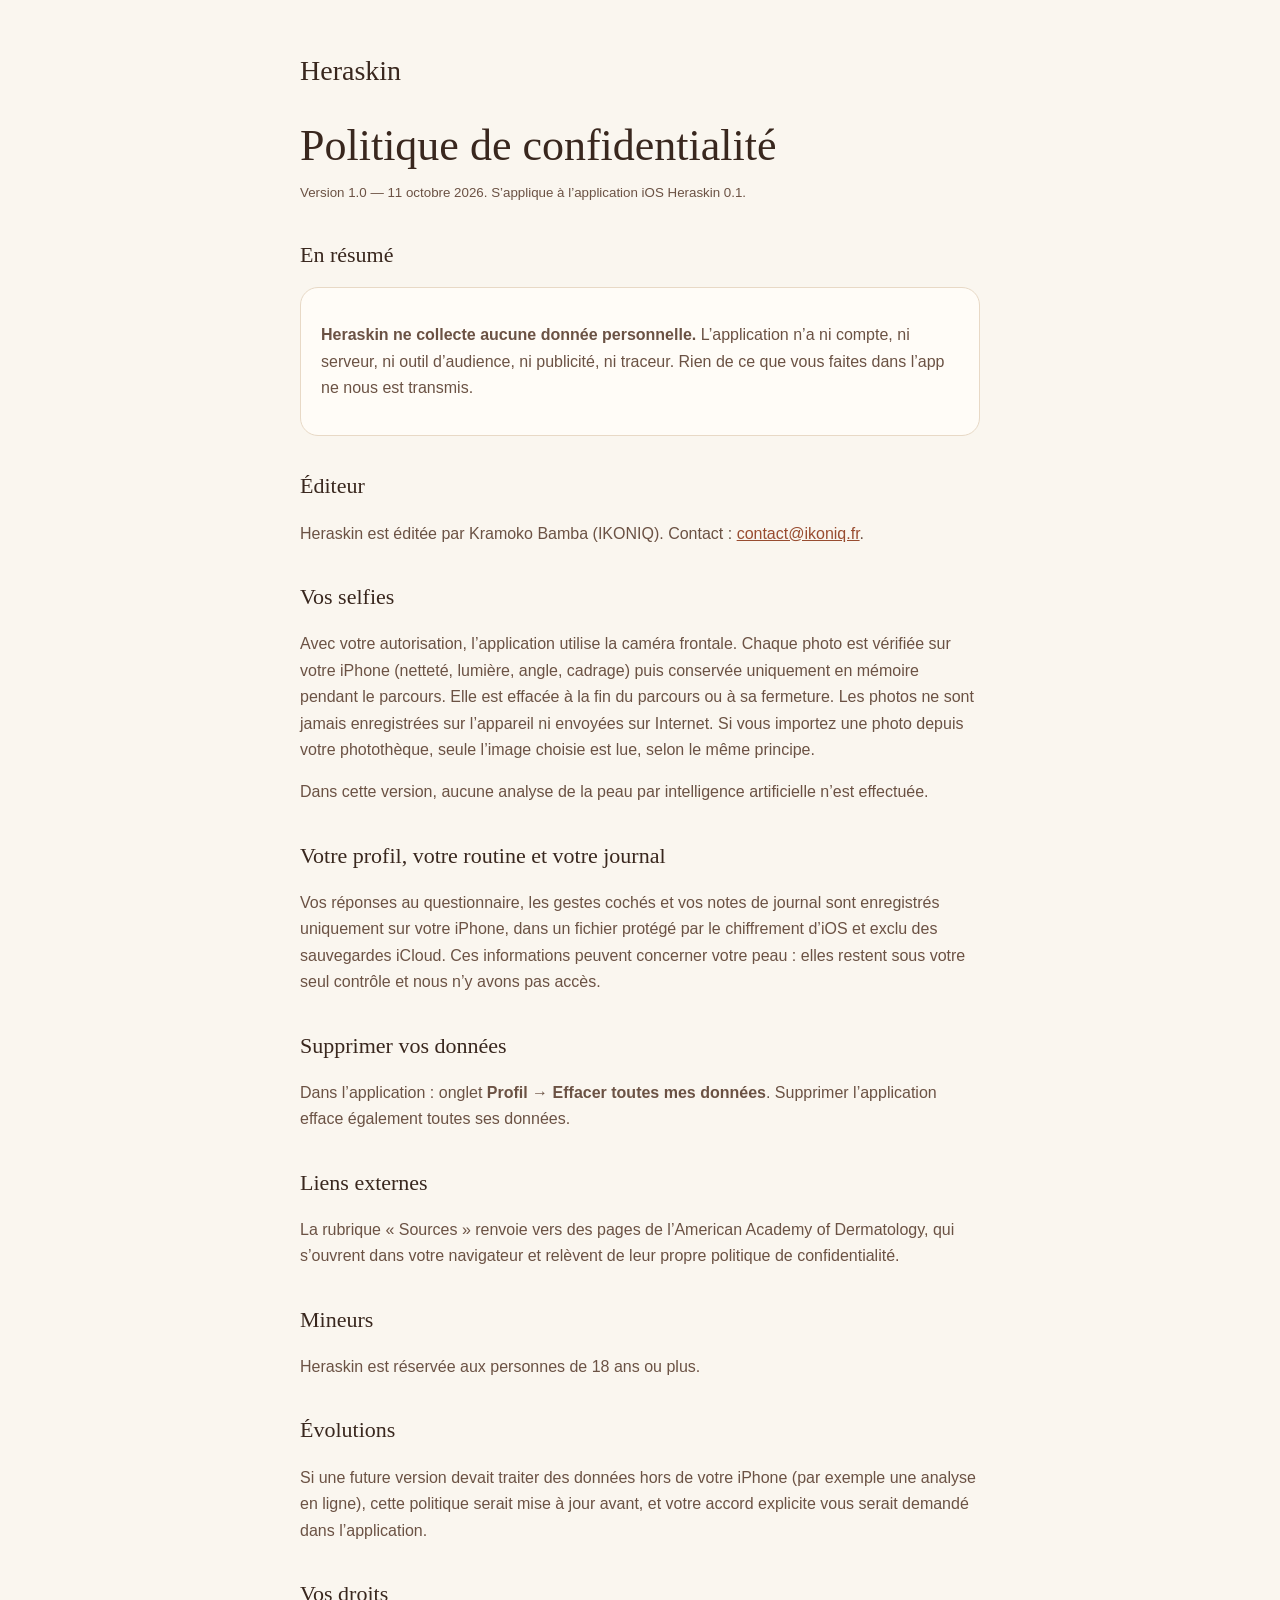
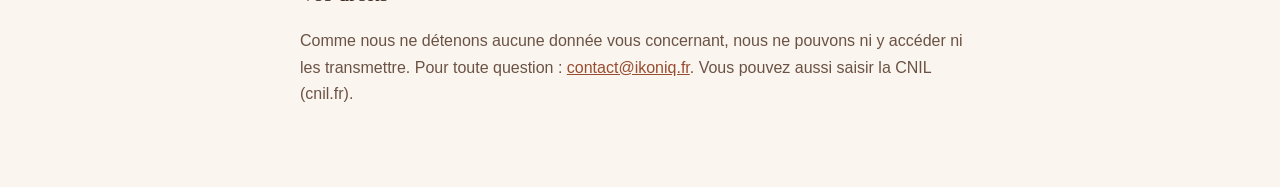
==== confidentialite/index.html @ dda8b34c "Pages confidentialité et support Heraskin Co-Authored-By: Claude Opus 5.5 <noreply@anthropic.com>" ====
<!doctype html><html lang="fr"><head><meta charset="utf-8"><meta name="viewport" content="width=device-width,initial-scale=1">
<title>Politique de confidentialité — Heraskin</title><link rel="stylesheet" href="../style.css"></head><body><main>
<a class="brand" href="../">Heraskin</a>
<h1>Politique de confidentialité</h1>
<small>Version 1.0 — 11 octobre 2026. S’applique à l’application iOS Heraskin 0.1.</small>

<h2>En résumé</h2>
<div class="card"><p><strong>Heraskin ne collecte aucune donnée personnelle.</strong> L’application n’a ni compte, ni serveur, ni outil d’audience, ni publicité, ni traceur. Rien de ce que vous faites dans l’app ne nous est transmis.</p></div>

<h2>Éditeur</h2>
<p>Heraskin est éditée par Kramoko Bamba (IKONIQ). Contact : <a href="mailto:contact@ikoniq.fr">contact@ikoniq.fr</a>.</p>

<h2>Vos selfies</h2>
<p>Avec votre autorisation, l’application utilise la caméra frontale. Chaque photo est vérifiée sur votre iPhone (netteté, lumière, angle, cadrage) puis conservée uniquement en mémoire pendant le parcours. Elle est effacée à la fin du parcours ou à sa fermeture. Les photos ne sont jamais enregistrées sur l’appareil ni envoyées sur Internet. Si vous importez une photo depuis votre photothèque, seule l’image choisie est lue, selon le même principe.</p>
<p>Dans cette version, aucune analyse de la peau par intelligence artificielle n’est effectuée.</p>

<h2>Votre profil, votre routine et votre journal</h2>
<p>Vos réponses au questionnaire, les gestes cochés et vos notes de journal sont enregistrés uniquement sur votre iPhone, dans un fichier protégé par le chiffrement d’iOS et exclu des sauvegardes iCloud. Ces informations peuvent concerner votre peau : elles restent sous votre seul contrôle et nous n’y avons pas accès.</p>

<h2>Supprimer vos données</h2>
<p>Dans l’application : onglet <strong>Profil → Effacer toutes mes données</strong>. Supprimer l’application efface également toutes ses données.</p>

<h2>Liens externes</h2>
<p>La rubrique « Sources » renvoie vers des pages de l’American Academy of Dermatology, qui s’ouvrent dans votre navigateur et relèvent de leur propre politique de confidentialité.</p>

<h2>Mineurs</h2>
<p>Heraskin est réservée aux personnes de 18 ans ou plus.</p>

<h2>Évolutions</h2>
<p>Si une future version devait traiter des données hors de votre iPhone (par exemple une analyse en ligne), cette politique serait mise à jour avant, et votre accord explicite vous serait demandé dans l’application.</p>

<h2>Vos droits</h2>
<p>Comme nous ne détenons aucune donnée vous concernant, nous ne pouvons ni y accéder ni les transmettre. Pour toute question : <a href="mailto:contact@ikoniq.fr">contact@ikoniq.fr</a>. Vous pouvez aussi saisir la CNIL (cnil.fr).</p>
</main></body></html>
---- style.css ----
:root{--cream:#FAF6EF;--cacao:#39271E;--mocha:#6B5244;--line:#E8D9C6;--terra:#984C30;--paper:#FFFCF7}
*{box-sizing:border-box}body{margin:0;background:var(--cream);color:var(--cacao);font:16px/1.65 -apple-system,BlinkMacSystemFont,"Segoe UI",sans-serif}
main{max-width:720px;margin:0 auto;padding:48px 20px 64px}
.brand{font-family:Georgia,serif;font-size:28px;color:var(--cacao);text-decoration:none}
h1{font-family:Georgia,serif;font-weight:400;font-size:clamp(32px,6vw,44px);line-height:1.1;margin:28px 0 8px}
h2{font-family:Georgia,serif;font-weight:400;font-size:22px;margin:32px 0 6px}
p,li{color:var(--mocha)}a{color:var(--terra)}
.card{background:var(--paper);border:1px solid var(--line);border-radius:18px;padding:18px 20px;margin:14px 0}
small{color:var(--mocha)}nav a{margin-right:16px}
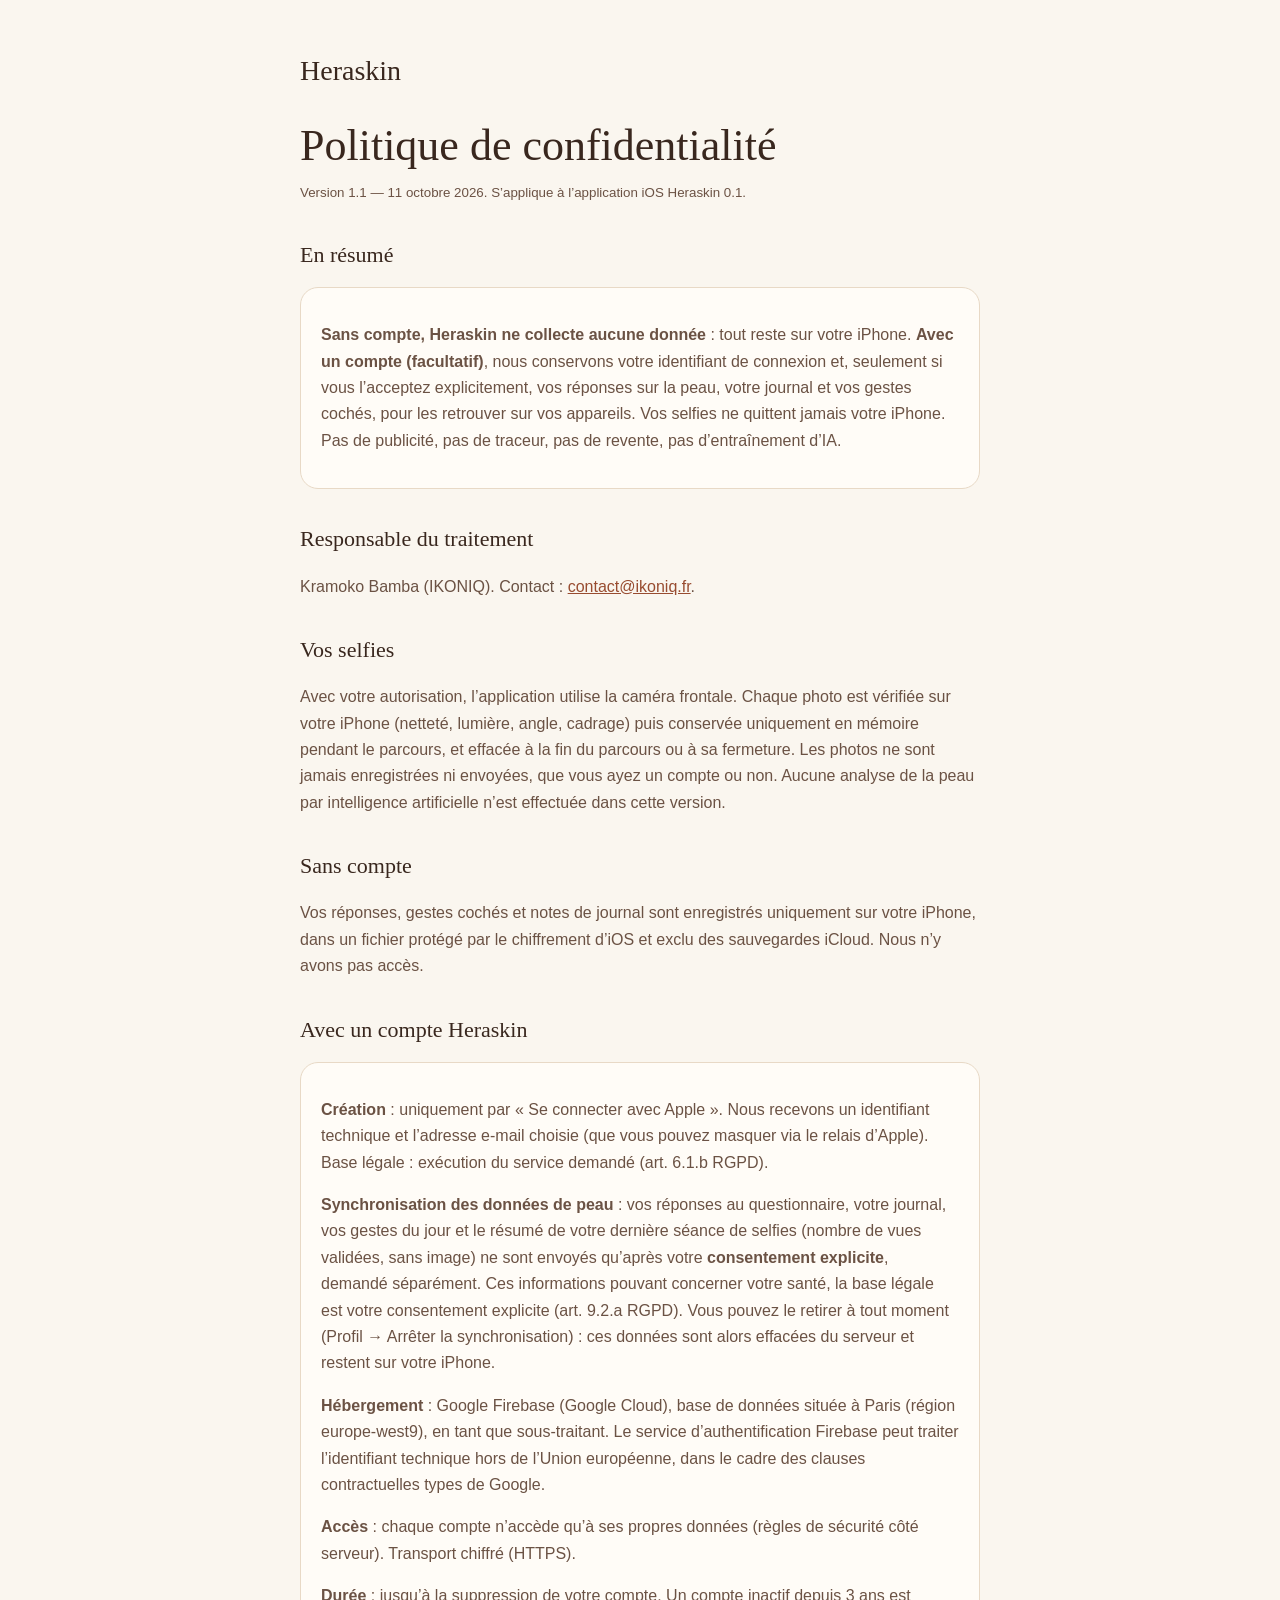
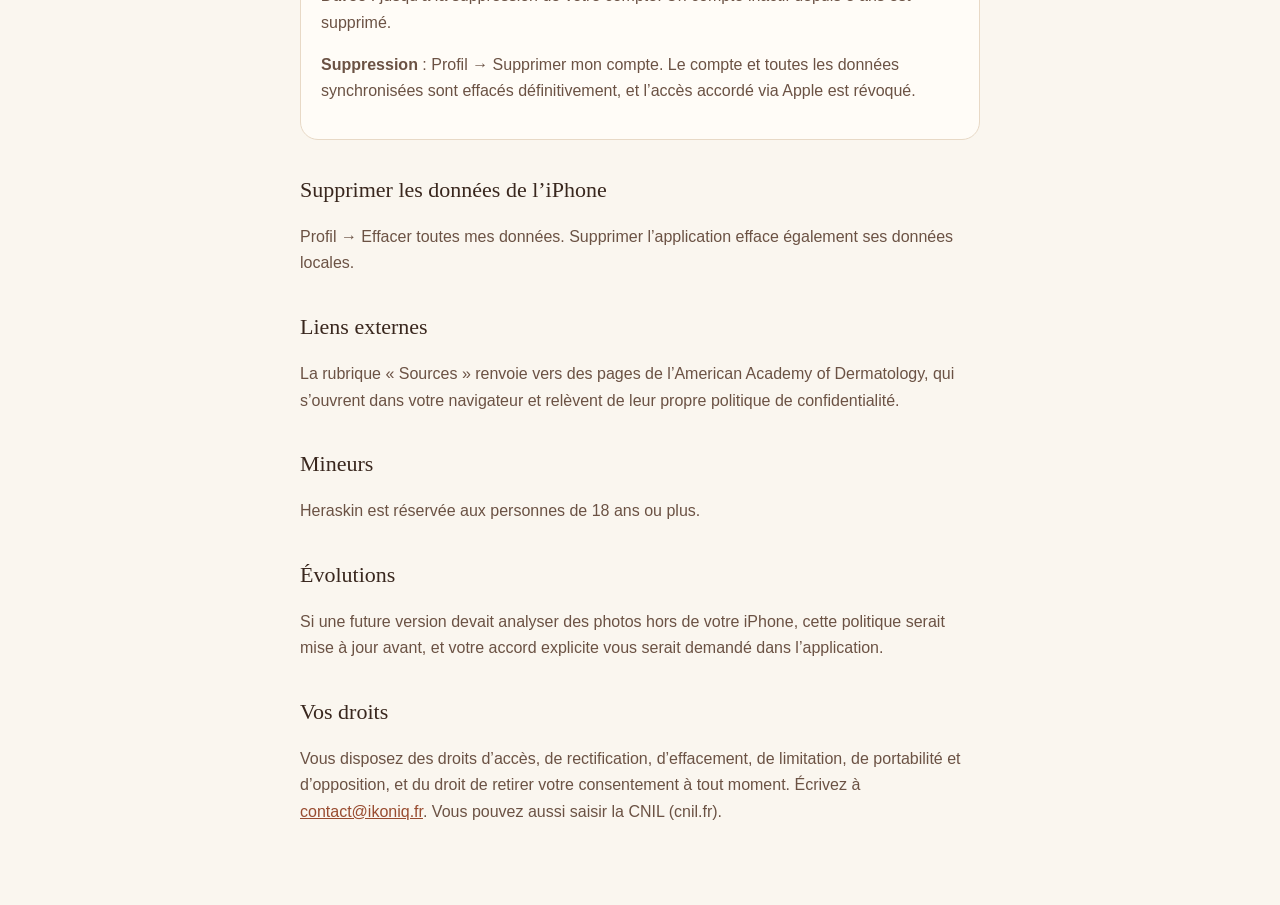
==== commit 131f6d65: "Confidentialité 1.1 : compte facultatif et synchronisation avec consentement Co-Authored-By: Claude " ====
--- a/confidentialite/index.html
+++ b/confidentialite/index.html
@@ -2,23 +2,32 @@
 <title>Politique de confidentialité — Heraskin</title><link rel="stylesheet" href="../style.css"></head><body><main>
 <a class="brand" href="../">Heraskin</a>
 <h1>Politique de confidentialité</h1>
-<small>Version 1.0 — 11 octobre 2026. S’applique à l’application iOS Heraskin 0.1.</small>
+<small>Version 1.1 — 11 octobre 2026. S’applique à l’application iOS Heraskin 0.1.</small>
 
 <h2>En résumé</h2>
-<div class="card"><p><strong>Heraskin ne collecte aucune donnée personnelle.</strong> L’application n’a ni compte, ni serveur, ni outil d’audience, ni publicité, ni traceur. Rien de ce que vous faites dans l’app ne nous est transmis.</p></div>
+<div class="card"><p><strong>Sans compte, Heraskin ne collecte aucune donnée</strong> : tout reste sur votre iPhone. <strong>Avec un compte (facultatif)</strong>, nous conservons votre identifiant de connexion et, seulement si vous l’acceptez explicitement, vos réponses sur la peau, votre journal et vos gestes cochés, pour les retrouver sur vos appareils. Vos selfies ne quittent jamais votre iPhone. Pas de publicité, pas de traceur, pas de revente, pas d’entraînement d’IA.</p></div>
 
-<h2>Éditeur</h2>
-<p>Heraskin est éditée par Kramoko Bamba (IKONIQ). Contact : <a href="mailto:contact@ikoniq.fr">contact@ikoniq.fr</a>.</p>
+<h2>Responsable du traitement</h2>
+<p>Kramoko Bamba (IKONIQ). Contact : <a href="mailto:contact@ikoniq.fr">contact@ikoniq.fr</a>.</p>
 
 <h2>Vos selfies</h2>
-<p>Avec votre autorisation, l’application utilise la caméra frontale. Chaque photo est vérifiée sur votre iPhone (netteté, lumière, angle, cadrage) puis conservée uniquement en mémoire pendant le parcours. Elle est effacée à la fin du parcours ou à sa fermeture. Les photos ne sont jamais enregistrées sur l’appareil ni envoyées sur Internet. Si vous importez une photo depuis votre photothèque, seule l’image choisie est lue, selon le même principe.</p>
-<p>Dans cette version, aucune analyse de la peau par intelligence artificielle n’est effectuée.</p>
+<p>Avec votre autorisation, l’application utilise la caméra frontale. Chaque photo est vérifiée sur votre iPhone (netteté, lumière, angle, cadrage) puis conservée uniquement en mémoire pendant le parcours, et effacée à la fin du parcours ou à sa fermeture. Les photos ne sont jamais enregistrées ni envoyées, que vous ayez un compte ou non. Aucune analyse de la peau par intelligence artificielle n’est effectuée dans cette version.</p>
 
-<h2>Votre profil, votre routine et votre journal</h2>
-<p>Vos réponses au questionnaire, les gestes cochés et vos notes de journal sont enregistrés uniquement sur votre iPhone, dans un fichier protégé par le chiffrement d’iOS et exclu des sauvegardes iCloud. Ces informations peuvent concerner votre peau : elles restent sous votre seul contrôle et nous n’y avons pas accès.</p>
+<h2>Sans compte</h2>
+<p>Vos réponses, gestes cochés et notes de journal sont enregistrés uniquement sur votre iPhone, dans un fichier protégé par le chiffrement d’iOS et exclu des sauvegardes iCloud. Nous n’y avons pas accès.</p>
 
-<h2>Supprimer vos données</h2>
-<p>Dans l’application : onglet <strong>Profil → Effacer toutes mes données</strong>. Supprimer l’application efface également toutes ses données.</p>
+<h2>Avec un compte Heraskin</h2>
+<div class="card">
+<p><strong>Création</strong> : uniquement par « Se connecter avec Apple ». Nous recevons un identifiant technique et l’adresse e-mail choisie (que vous pouvez masquer via le relais d’Apple). Base légale : exécution du service demandé (art. 6.1.b RGPD).</p>
+<p><strong>Synchronisation des données de peau</strong> : vos réponses au questionnaire, votre journal, vos gestes du jour et le résumé de votre dernière séance de selfies (nombre de vues validées, sans image) ne sont envoyés qu’après votre <strong>consentement explicite</strong>, demandé séparément. Ces informations pouvant concerner votre santé, la base légale est votre consentement explicite (art. 9.2.a RGPD). Vous pouvez le retirer à tout moment (Profil → Arrêter la synchronisation) : ces données sont alors effacées du serveur et restent sur votre iPhone.</p>
+<p><strong>Hébergement</strong> : Google Firebase (Google Cloud), base de données située à Paris (région europe-west9), en tant que sous-traitant. Le service d’authentification Firebase peut traiter l’identifiant technique hors de l’Union européenne, dans le cadre des clauses contractuelles types de Google.</p>
+<p><strong>Accès</strong> : chaque compte n’accède qu’à ses propres données (règles de sécurité côté serveur). Transport chiffré (HTTPS).</p>
+<p><strong>Durée</strong> : jusqu’à la suppression de votre compte. Un compte inactif depuis 3 ans est supprimé.</p>
+<p><strong>Suppression</strong> : Profil → Supprimer mon compte. Le compte et toutes les données synchronisées sont effacés définitivement, et l’accès accordé via Apple est révoqué.</p>
+</div>
+
+<h2>Supprimer les données de l’iPhone</h2>
+<p>Profil → Effacer toutes mes données. Supprimer l’application efface également ses données locales.</p>
 
 <h2>Liens externes</h2>
 <p>La rubrique « Sources » renvoie vers des pages de l’American Academy of Dermatology, qui s’ouvrent dans votre navigateur et relèvent de leur propre politique de confidentialité.</p>
@@ -27,8 +36,8 @@
 <p>Heraskin est réservée aux personnes de 18 ans ou plus.</p>
 
 <h2>Évolutions</h2>
-<p>Si une future version devait traiter des données hors de votre iPhone (par exemple une analyse en ligne), cette politique serait mise à jour avant, et votre accord explicite vous serait demandé dans l’application.</p>
+<p>Si une future version devait analyser des photos hors de votre iPhone, cette politique serait mise à jour avant, et votre accord explicite vous serait demandé dans l’application.</p>
 
 <h2>Vos droits</h2>
-<p>Comme nous ne détenons aucune donnée vous concernant, nous ne pouvons ni y accéder ni les transmettre. Pour toute question : <a href="mailto:contact@ikoniq.fr">contact@ikoniq.fr</a>. Vous pouvez aussi saisir la CNIL (cnil.fr).</p>
+<p>Vous disposez des droits d’accès, de rectification, d’effacement, de limitation, de portabilité et d’opposition, et du droit de retirer votre consentement à tout moment. Écrivez à <a href="mailto:contact@ikoniq.fr">contact@ikoniq.fr</a>. Vous pouvez aussi saisir la CNIL (cnil.fr).</p>
 </main></body></html>
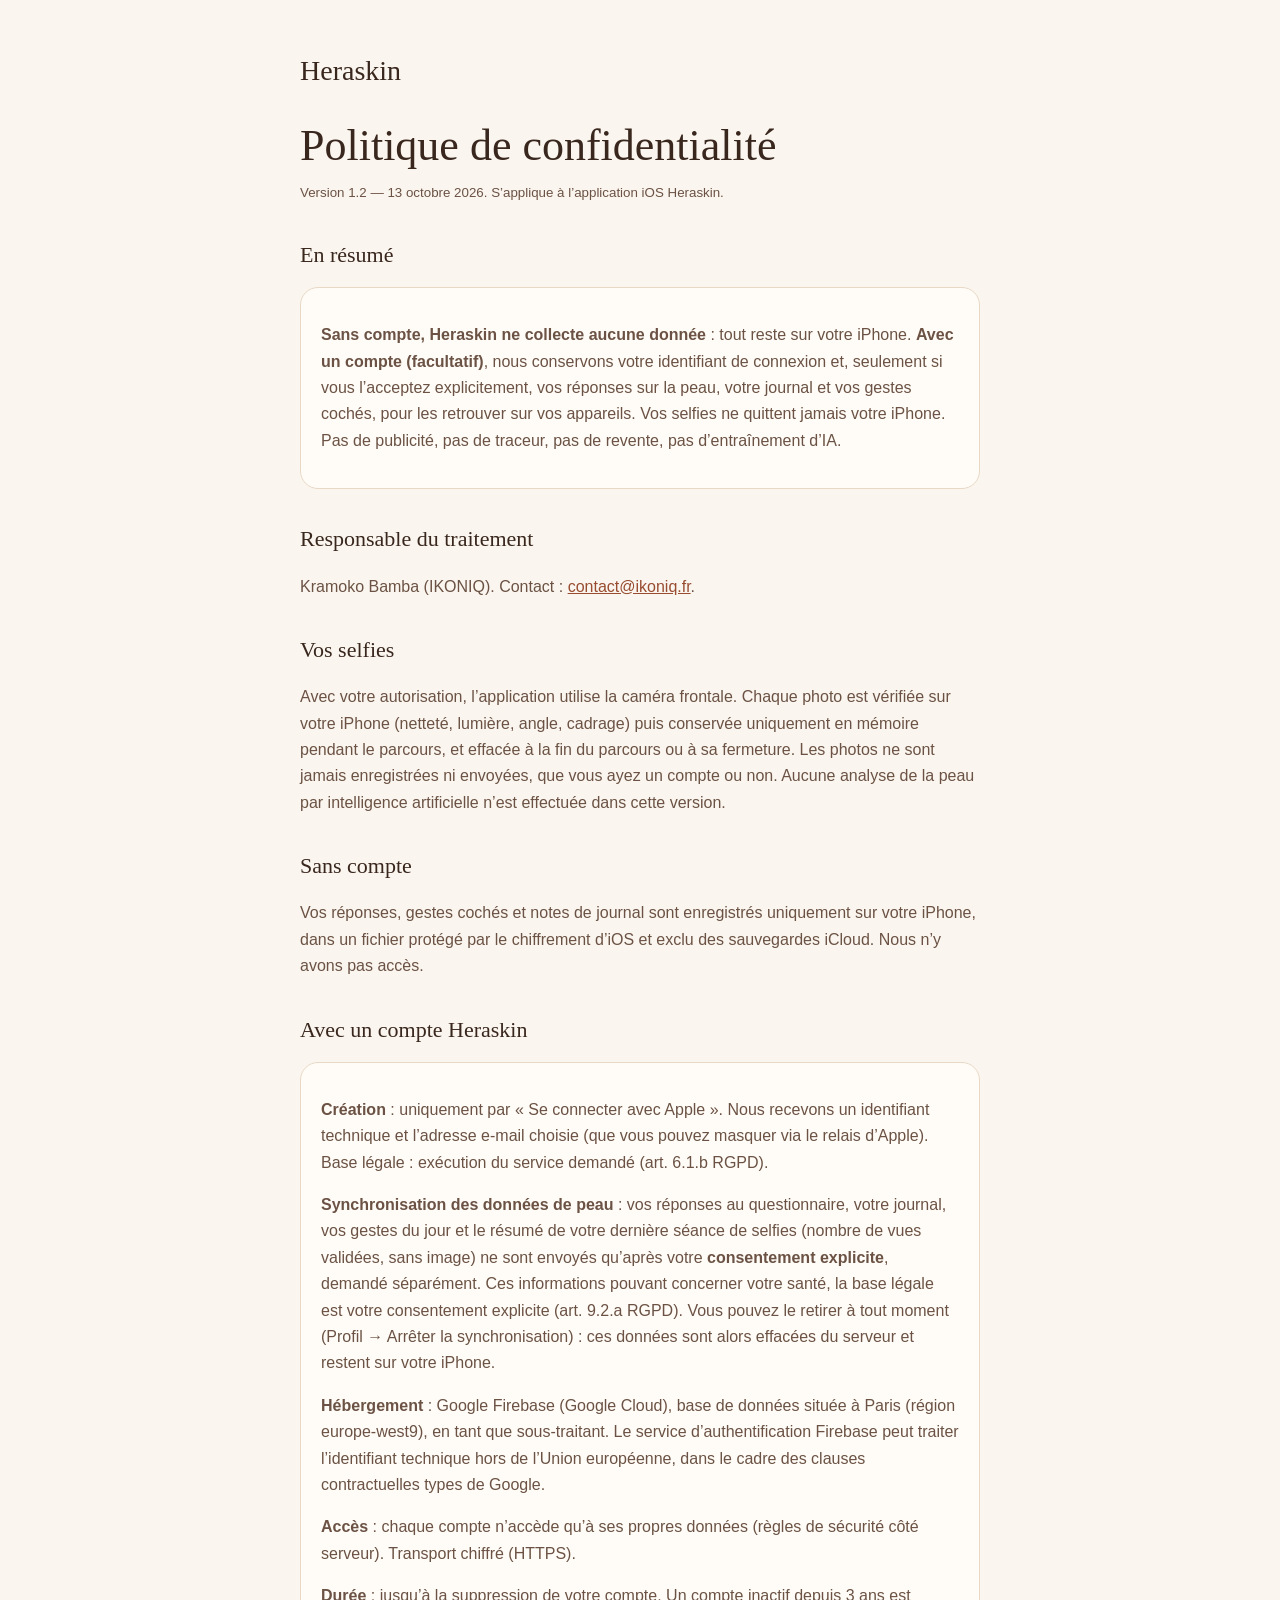
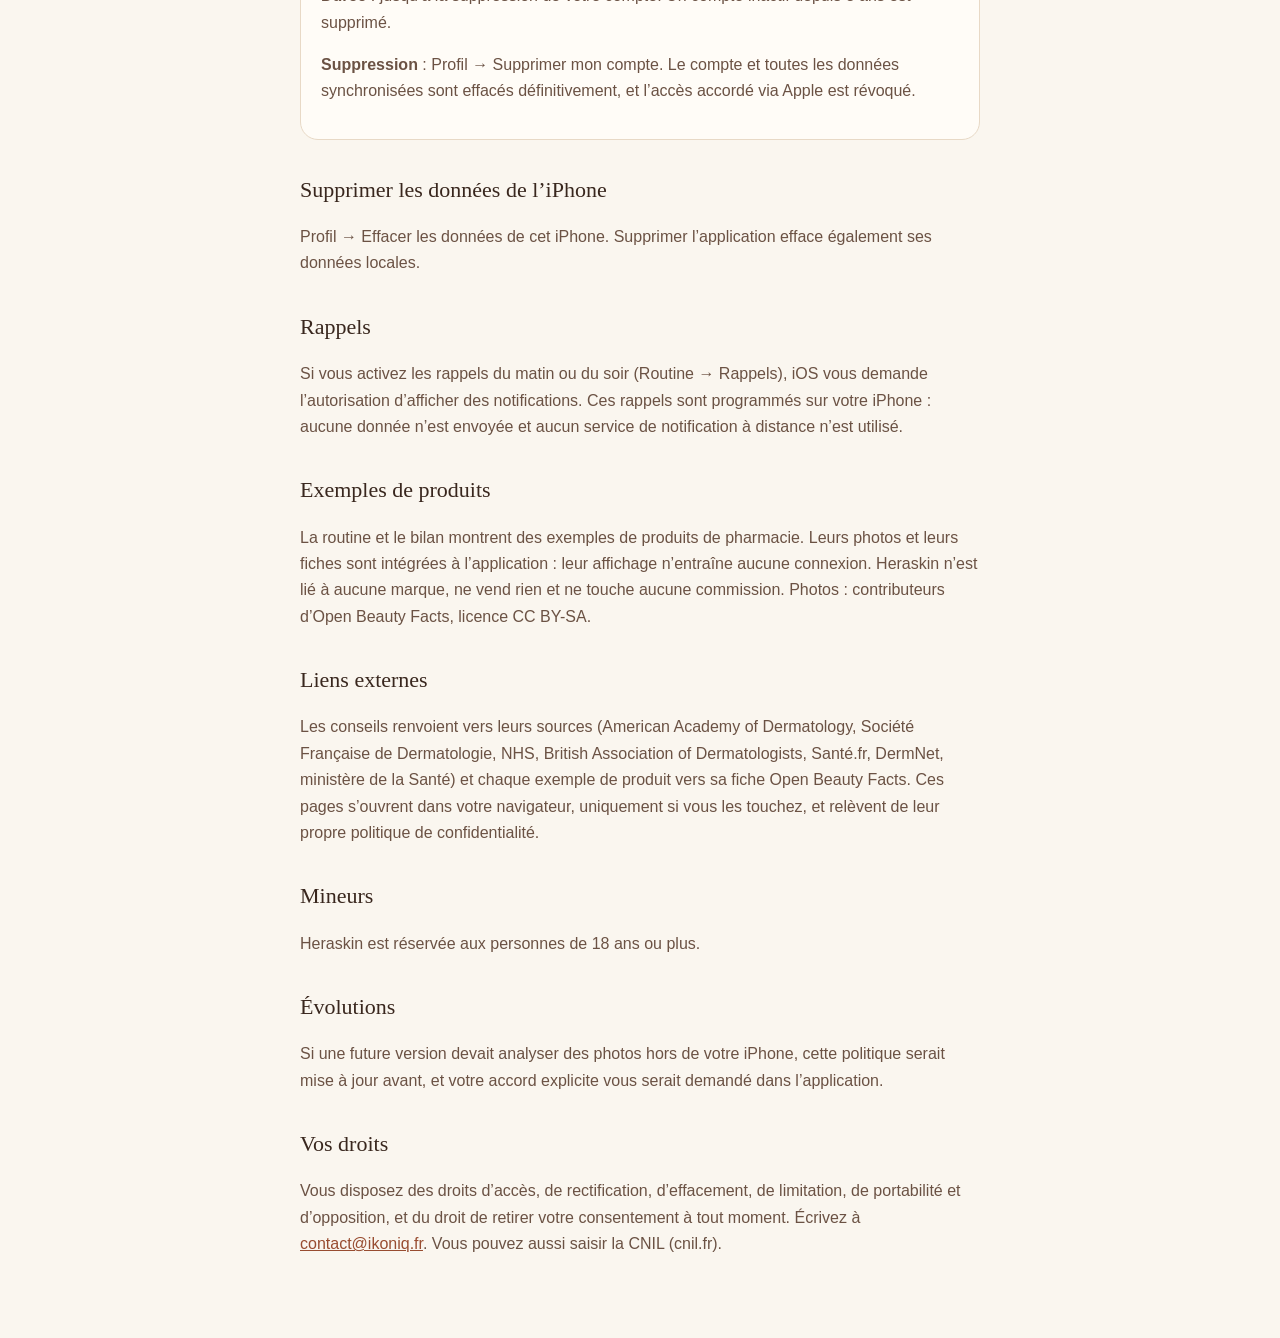
==== commit be574867: "Confidentialité 1.2 : rappels locaux, exemples de produits, sources à jour Co-Authored-By: Claude Op" ====
--- a/confidentialite/index.html
+++ b/confidentialite/index.html
@@ -2,7 +2,7 @@
 <title>Politique de confidentialité — Heraskin</title><link rel="stylesheet" href="../style.css"></head><body><main>
 <a class="brand" href="../">Heraskin</a>
 <h1>Politique de confidentialité</h1>
-<small>Version 1.1 — 11 octobre 2026. S’applique à l’application iOS Heraskin 0.1.</small>
+<small>Version 1.2 — 13 octobre 2026. S’applique à l’application iOS Heraskin.</small>
 
 <h2>En résumé</h2>
 <div class="card"><p><strong>Sans compte, Heraskin ne collecte aucune donnée</strong> : tout reste sur votre iPhone. <strong>Avec un compte (facultatif)</strong>, nous conservons votre identifiant de connexion et, seulement si vous l’acceptez explicitement, vos réponses sur la peau, votre journal et vos gestes cochés, pour les retrouver sur vos appareils. Vos selfies ne quittent jamais votre iPhone. Pas de publicité, pas de traceur, pas de revente, pas d’entraînement d’IA.</p></div>
@@ -27,10 +27,16 @@
 </div>
 
 <h2>Supprimer les données de l’iPhone</h2>
-<p>Profil → Effacer toutes mes données. Supprimer l’application efface également ses données locales.</p>
+<p>Profil → Effacer les données de cet iPhone. Supprimer l’application efface également ses données locales.</p>
+
+<h2>Rappels</h2>
+<p>Si vous activez les rappels du matin ou du soir (Routine → Rappels), iOS vous demande l’autorisation d’afficher des notifications. Ces rappels sont programmés sur votre iPhone : aucune donnée n’est envoyée et aucun service de notification à distance n’est utilisé.</p>
+
+<h2>Exemples de produits</h2>
+<p>La routine et le bilan montrent des exemples de produits de pharmacie. Leurs photos et leurs fiches sont intégrées à l’application : leur affichage n’entraîne aucune connexion. Heraskin n’est lié à aucune marque, ne vend rien et ne touche aucune commission. Photos : contributeurs d’Open Beauty Facts, licence CC BY-SA.</p>
 
 <h2>Liens externes</h2>
-<p>La rubrique « Sources » renvoie vers des pages de l’American Academy of Dermatology, qui s’ouvrent dans votre navigateur et relèvent de leur propre politique de confidentialité.</p>
+<p>Les conseils renvoient vers leurs sources (American Academy of Dermatology, Société Française de Dermatologie, NHS, British Association of Dermatologists, Santé.fr, DermNet, ministère de la Santé) et chaque exemple de produit vers sa fiche Open Beauty Facts. Ces pages s’ouvrent dans votre navigateur, uniquement si vous les touchez, et relèvent de leur propre politique de confidentialité.</p>
 
 <h2>Mineurs</h2>
 <p>Heraskin est réservée aux personnes de 18 ans ou plus.</p>
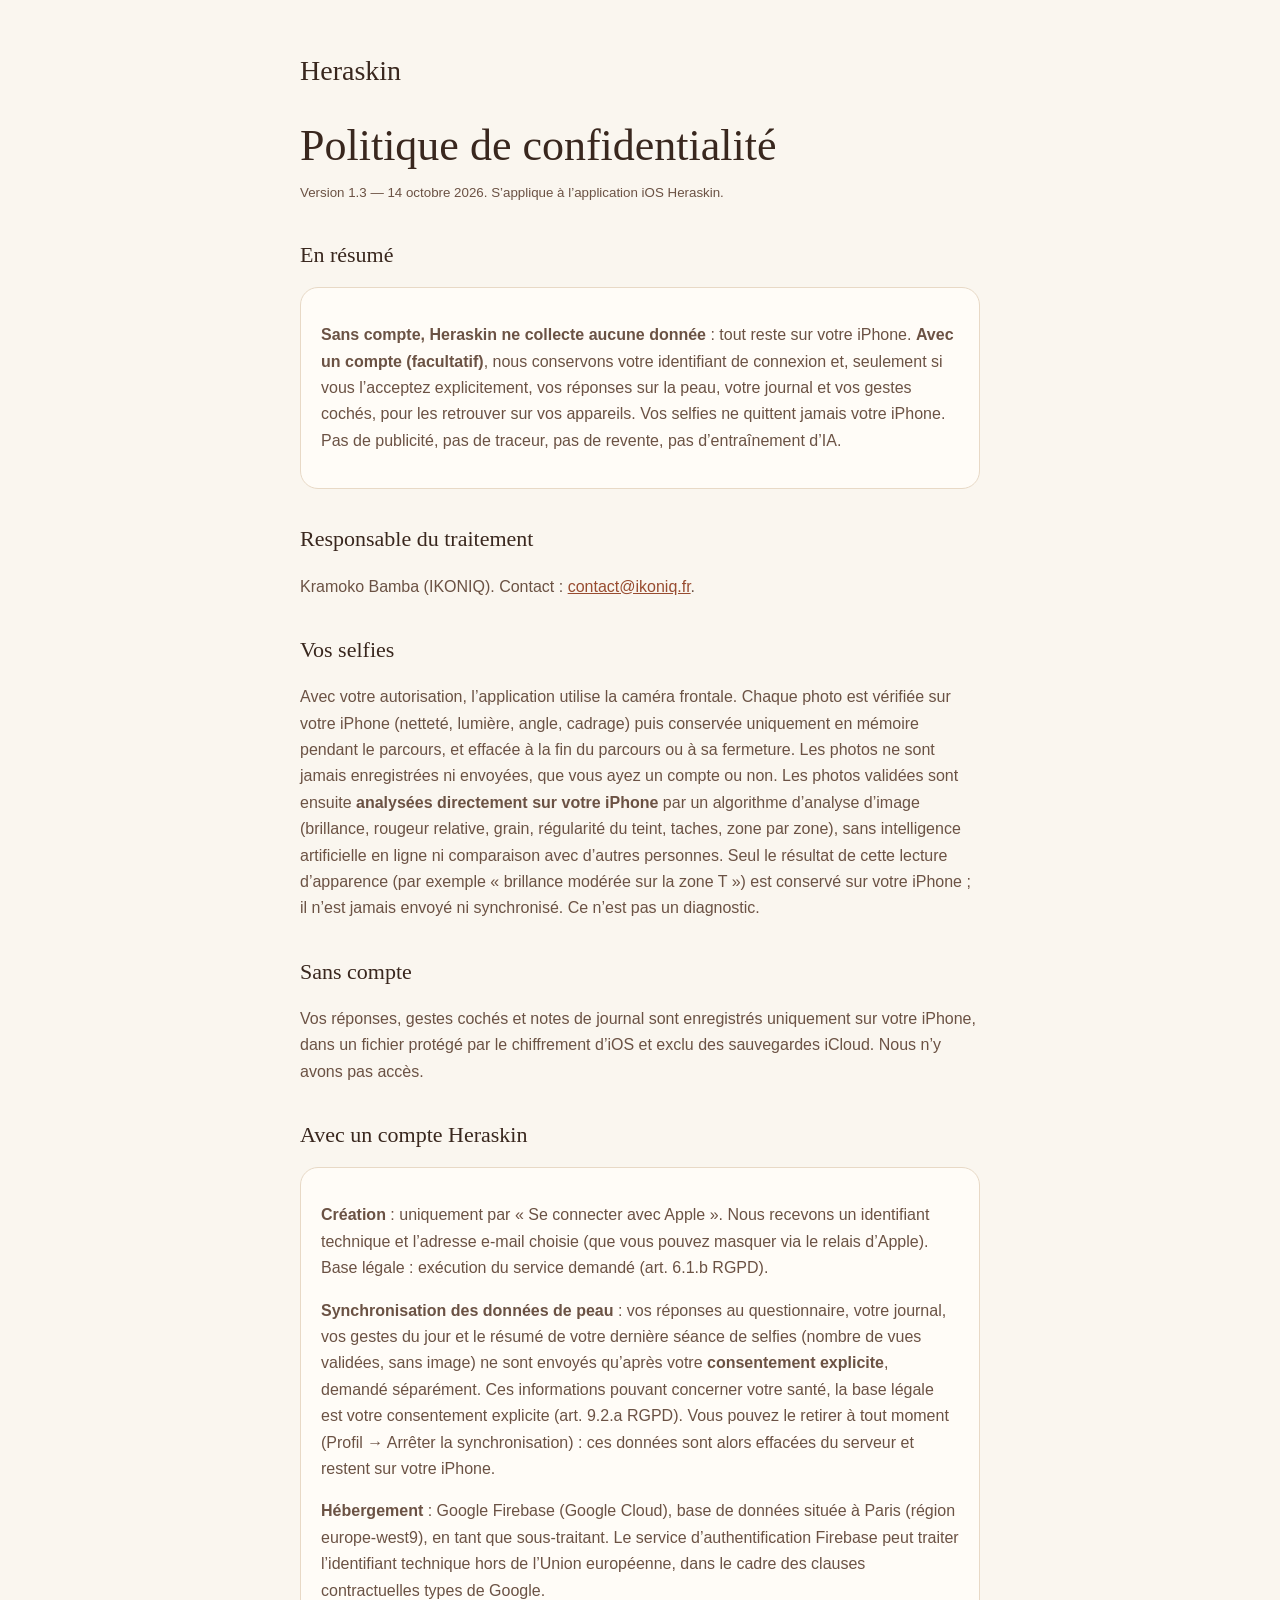
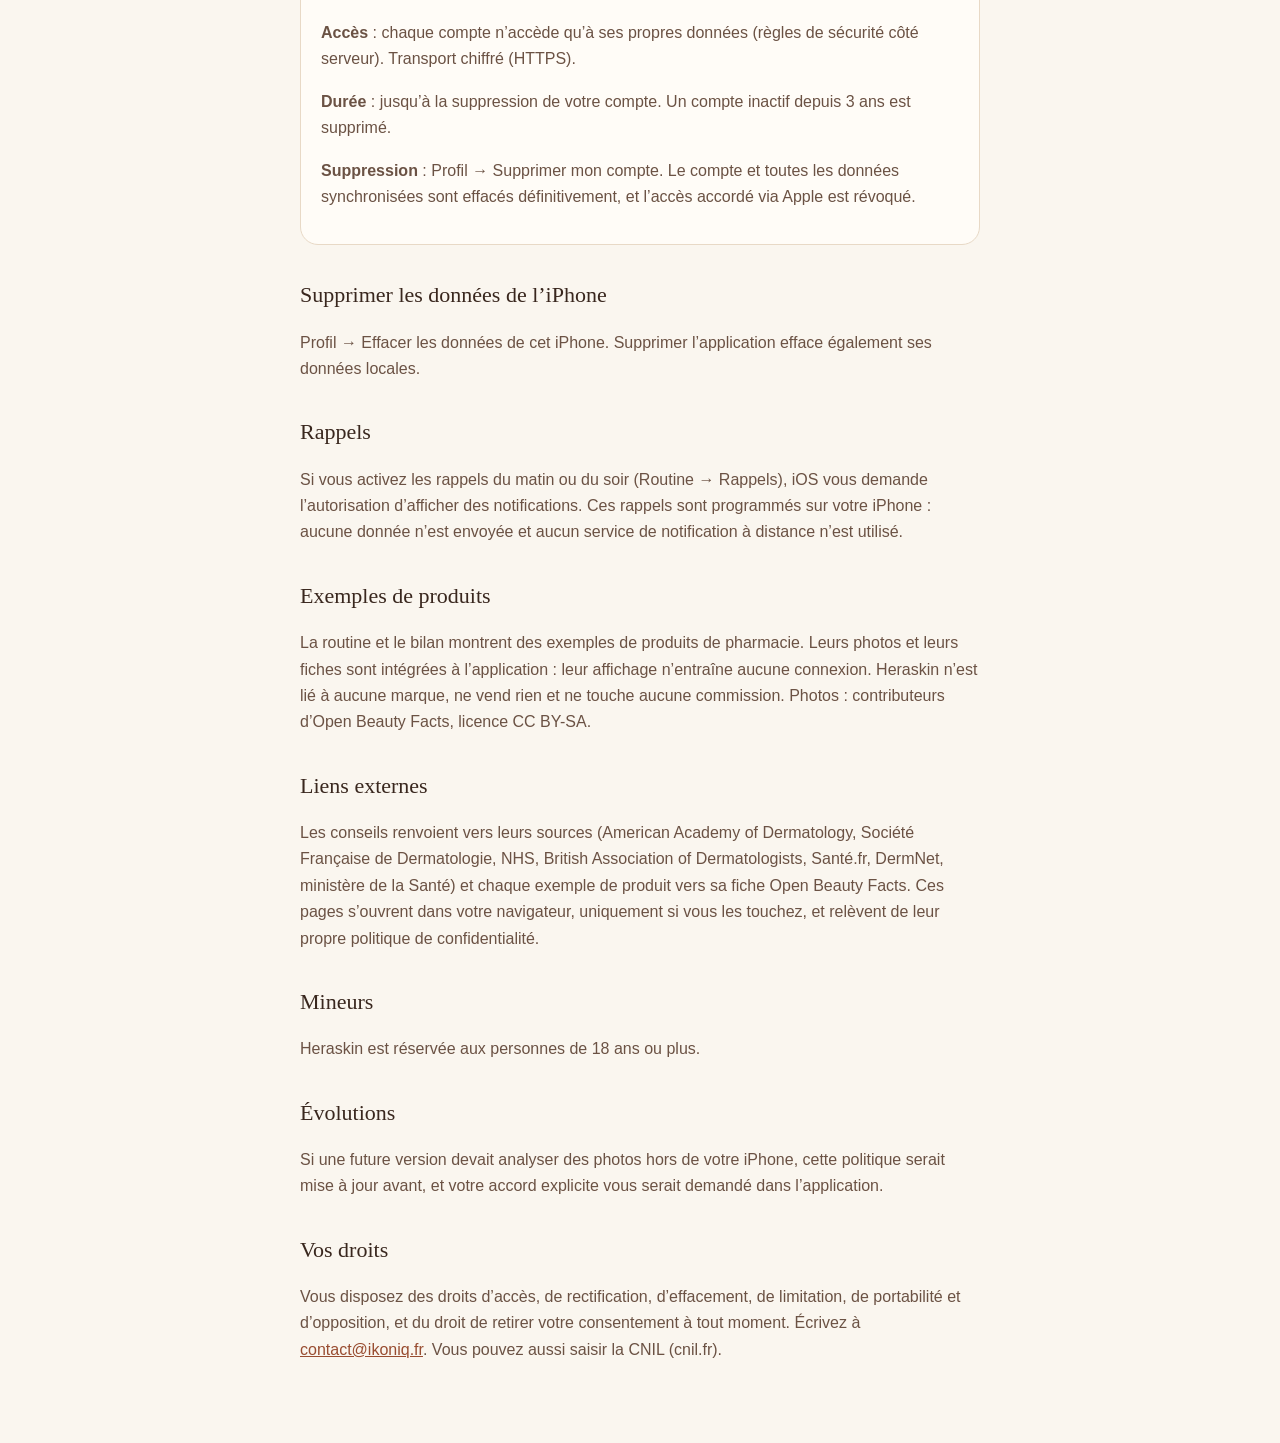
==== commit 53b0da13: "Confidentialité 1.3 : lecture d'apparence des selfies sur l'iPhone Co-Authored-By: Claude Opus 5.5 <" ====
--- a/confidentialite/index.html
+++ b/confidentialite/index.html
@@ -2,7 +2,7 @@
 <title>Politique de confidentialité — Heraskin</title><link rel="stylesheet" href="../style.css"></head><body><main>
 <a class="brand" href="../">Heraskin</a>
 <h1>Politique de confidentialité</h1>
-<small>Version 1.2 — 13 octobre 2026. S’applique à l’application iOS Heraskin.</small>
+<small>Version 1.3 — 14 octobre 2026. S’applique à l’application iOS Heraskin.</small>
 
 <h2>En résumé</h2>
 <div class="card"><p><strong>Sans compte, Heraskin ne collecte aucune donnée</strong> : tout reste sur votre iPhone. <strong>Avec un compte (facultatif)</strong>, nous conservons votre identifiant de connexion et, seulement si vous l’acceptez explicitement, vos réponses sur la peau, votre journal et vos gestes cochés, pour les retrouver sur vos appareils. Vos selfies ne quittent jamais votre iPhone. Pas de publicité, pas de traceur, pas de revente, pas d’entraînement d’IA.</p></div>
@@ -11,7 +11,7 @@
 <p>Kramoko Bamba (IKONIQ). Contact : <a href="mailto:contact@ikoniq.fr">contact@ikoniq.fr</a>.</p>
 
 <h2>Vos selfies</h2>
-<p>Avec votre autorisation, l’application utilise la caméra frontale. Chaque photo est vérifiée sur votre iPhone (netteté, lumière, angle, cadrage) puis conservée uniquement en mémoire pendant le parcours, et effacée à la fin du parcours ou à sa fermeture. Les photos ne sont jamais enregistrées ni envoyées, que vous ayez un compte ou non. Aucune analyse de la peau par intelligence artificielle n’est effectuée dans cette version.</p>
+<p>Avec votre autorisation, l’application utilise la caméra frontale. Chaque photo est vérifiée sur votre iPhone (netteté, lumière, angle, cadrage) puis conservée uniquement en mémoire pendant le parcours, et effacée à la fin du parcours ou à sa fermeture. Les photos ne sont jamais enregistrées ni envoyées, que vous ayez un compte ou non. Les photos validées sont ensuite <strong>analysées directement sur votre iPhone</strong> par un algorithme d’analyse d’image (brillance, rougeur relative, grain, régularité du teint, taches, zone par zone), sans intelligence artificielle en ligne ni comparaison avec d’autres personnes. Seul le résultat de cette lecture d’apparence (par exemple « brillance modérée sur la zone T ») est conservé sur votre iPhone ; il n’est jamais envoyé ni synchronisé. Ce n’est pas un diagnostic.</p>
 
 <h2>Sans compte</h2>
 <p>Vos réponses, gestes cochés et notes de journal sont enregistrés uniquement sur votre iPhone, dans un fichier protégé par le chiffrement d’iOS et exclu des sauvegardes iCloud. Nous n’y avons pas accès.</p>
